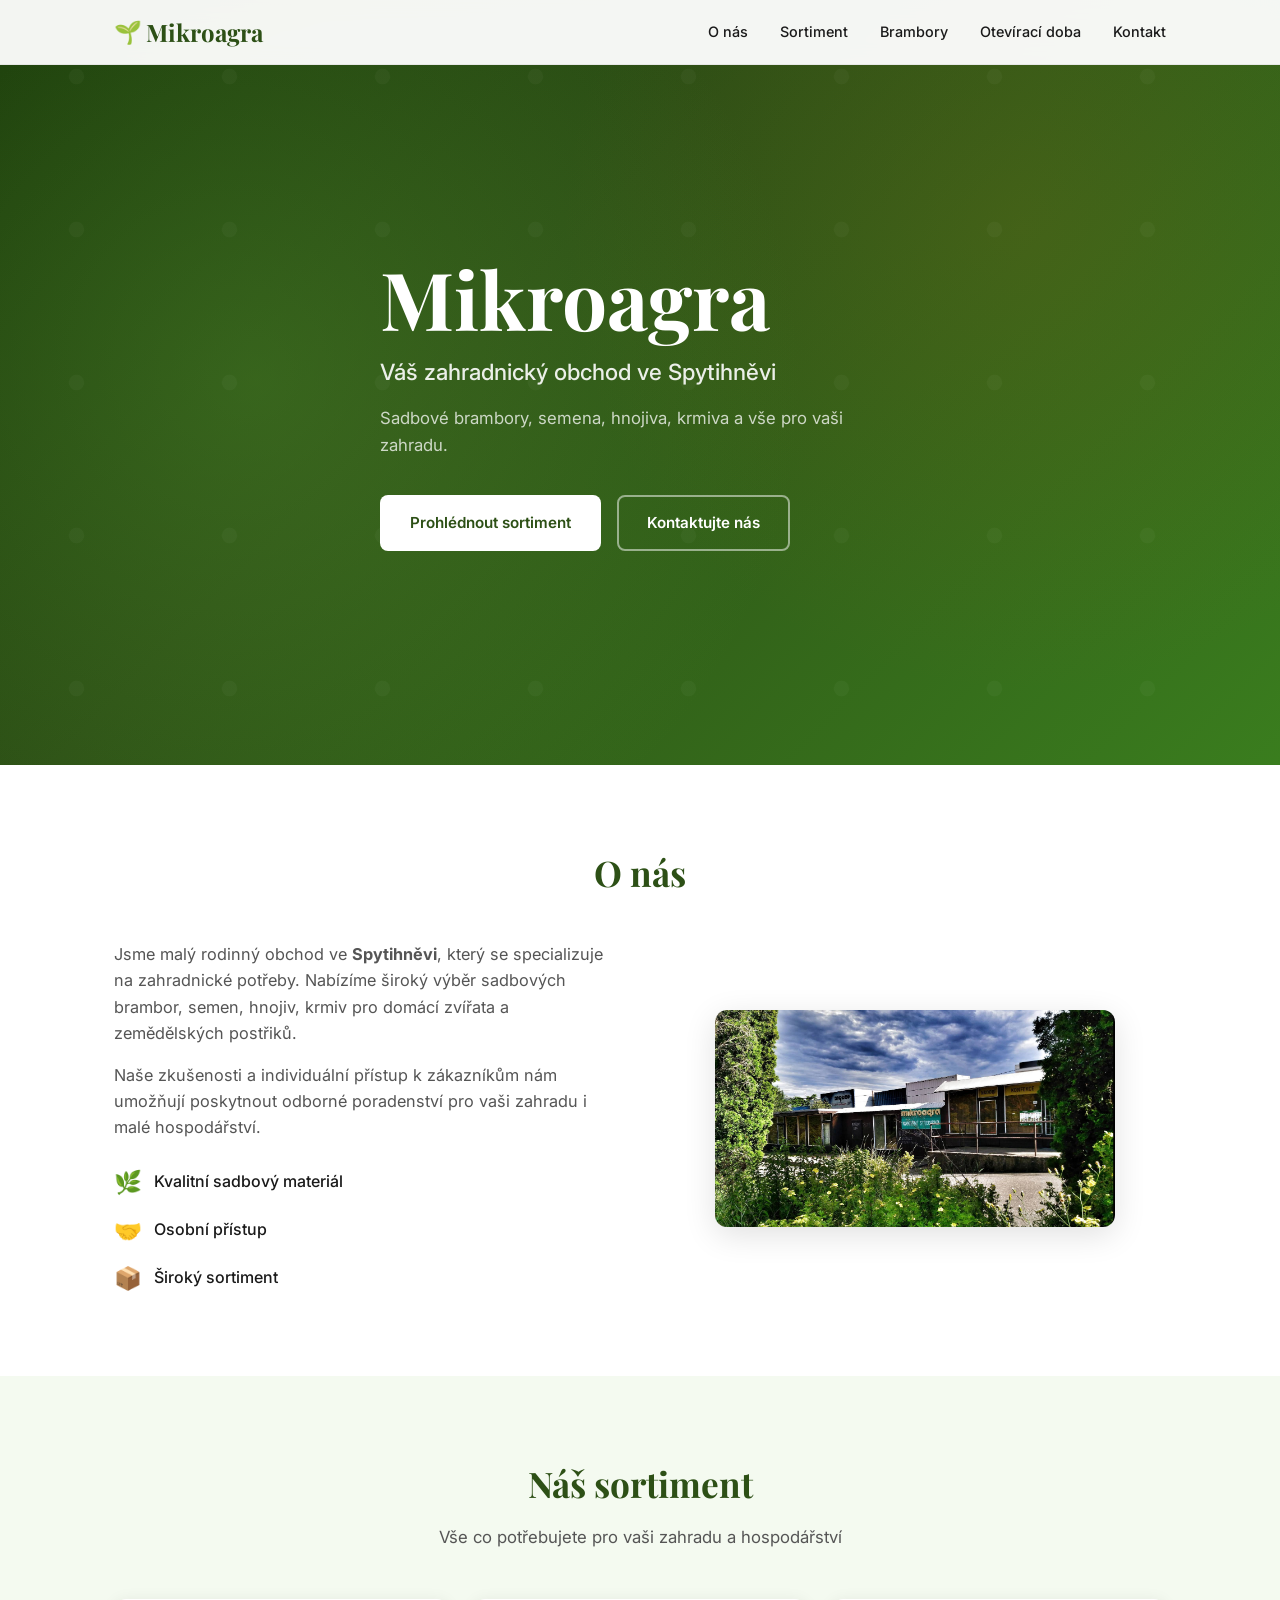
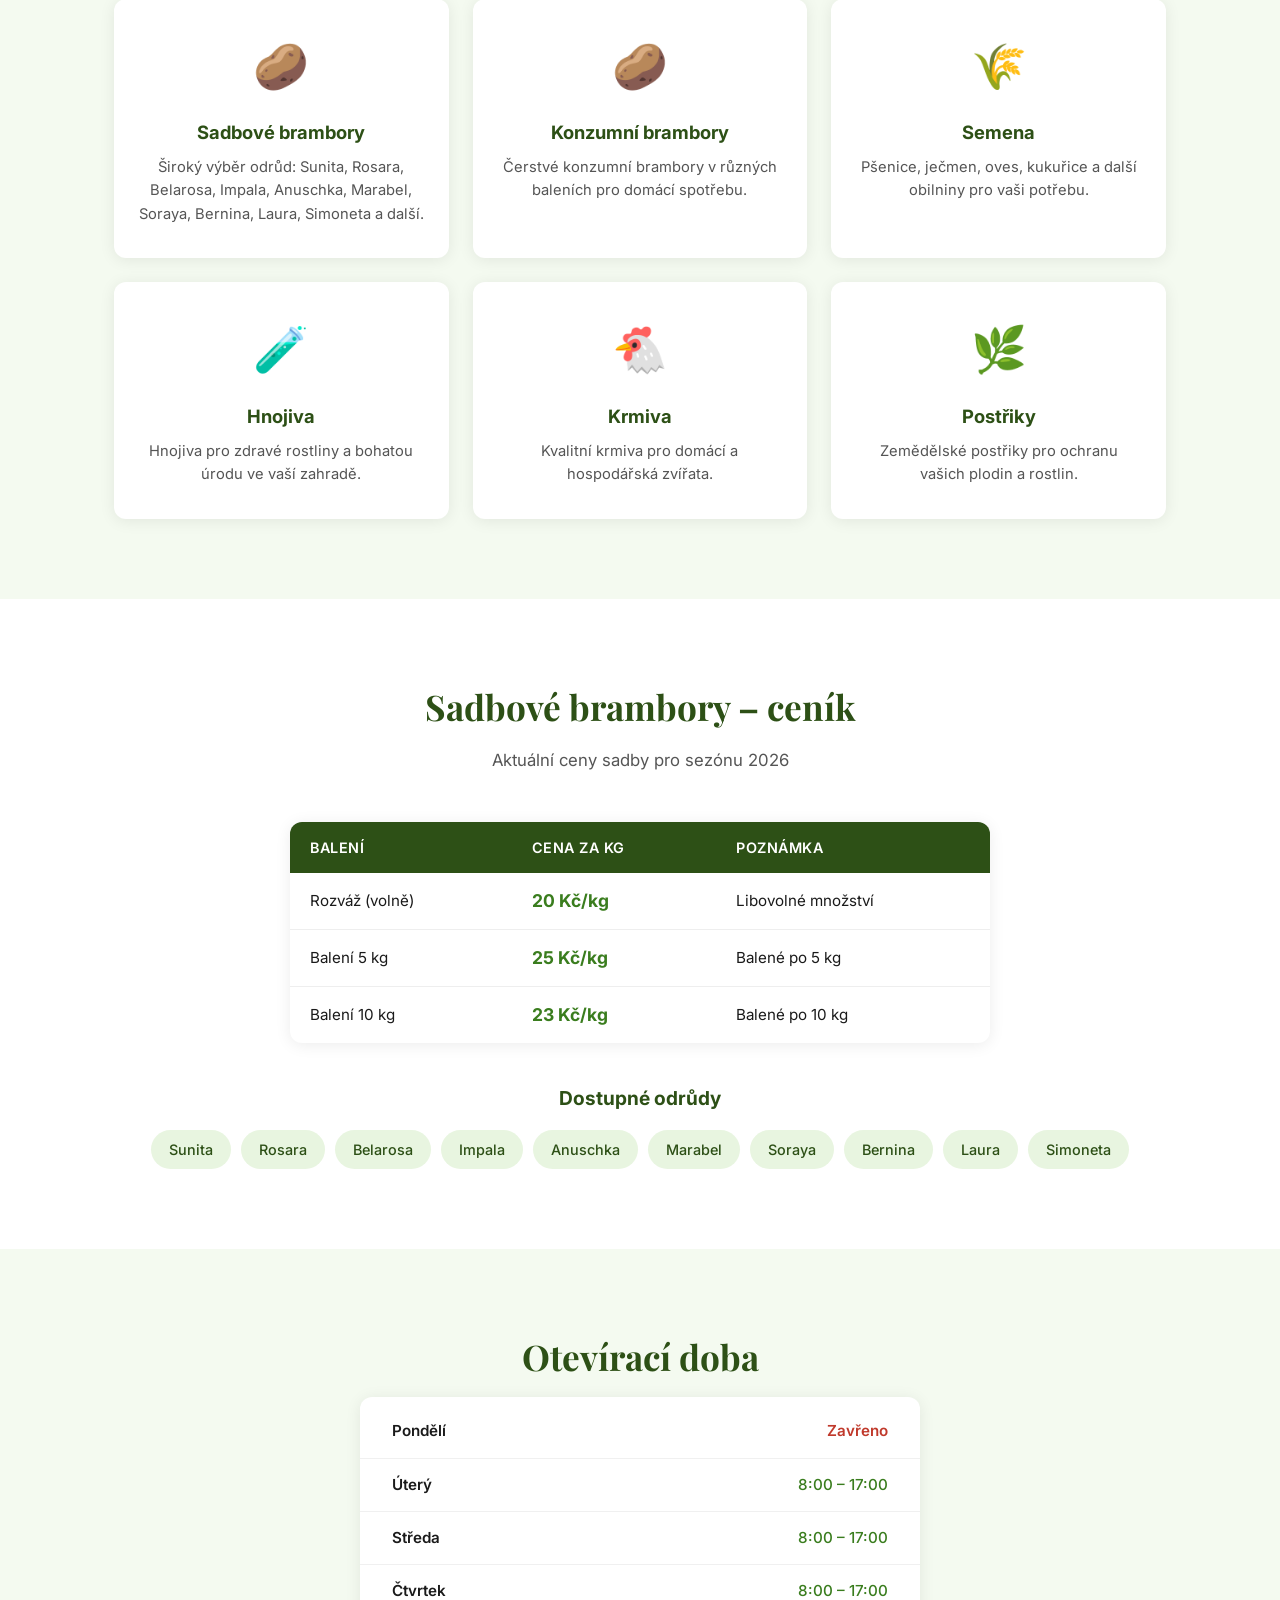
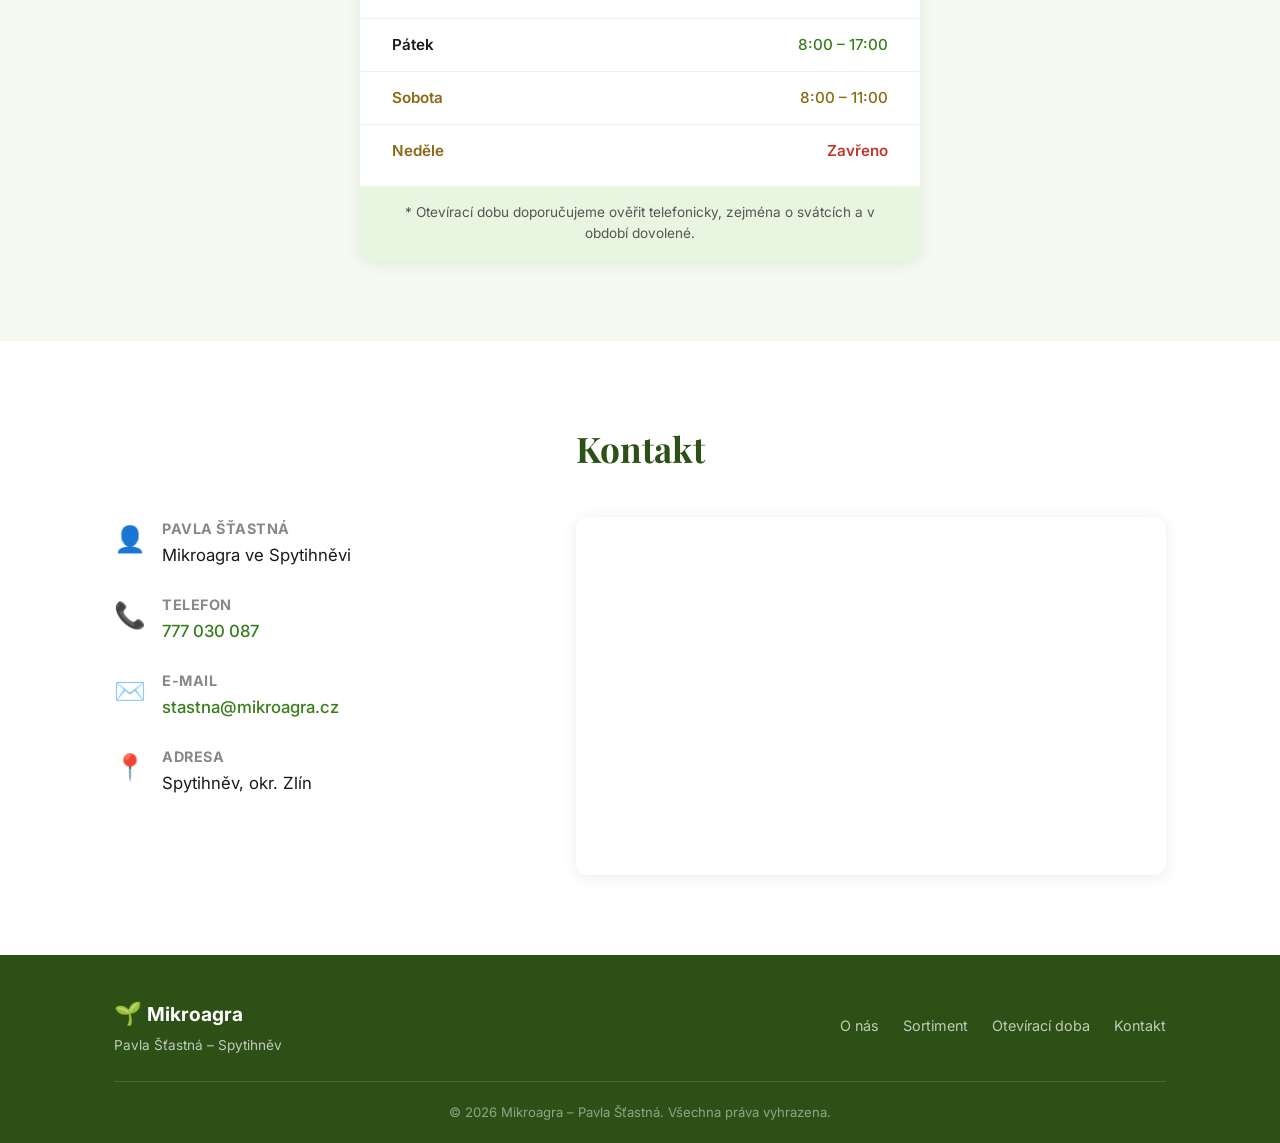
==== index.html @ 29b4b91b "Přidání webové stránky s českou diakritikou a fotkou obchodu Kompletní statický web Mikroagra (HTML/" ====
<!DOCTYPE html>
<html lang="cs">
<head>
    <meta charset="UTF-8">
    <meta name="viewport" content="width=device-width, initial-scale=1.0">
    <title>Mikroagra - Zahradnictví ve Spytihněvi</title>
    <meta name="description" content="Mikroagra - sadbové brambory, semena, hnojiva, krmiva a zahradnické potřeby ve Spytihněvi.">
    <link rel="stylesheet" href="style.css">
    <link rel="preconnect" href="https://fonts.googleapis.com">
    <link href="https://fonts.googleapis.com/css2?family=Inter:wght@400;500;600;700&family=Playfair+Display:wght@700&display=swap" rel="stylesheet">
</head>
<body>

<!-- Navigace -->
<nav class="navbar" id="navbar">
    <div class="container nav-container">
        <a href="#" class="logo">
            <span class="logo-icon">🌱</span> Mikroagra
        </a>
        <button class="nav-toggle" id="navToggle" aria-label="Menu">
            <span></span><span></span><span></span>
        </button>
        <ul class="nav-links" id="navLinks">
            <li><a href="#o-nas">O nás</a></li>
            <li><a href="#sortiment">Sortiment</a></li>
            <li><a href="#brambory">Brambory</a></li>
            <li><a href="#oteviraci-doba">Otevírací doba</a></li>
            <li><a href="#kontakt">Kontakt</a></li>
        </ul>
    </div>
</nav>

<!-- Hero sekce -->
<header class="hero" id="hero">
    <div class="hero-overlay"></div>
    <div class="container hero-content">
        <h1>Mikroagra</h1>
        <p class="hero-subtitle">Váš zahradnický obchod ve Spytihněvi</p>
        <p class="hero-desc">Sadbové brambory, semena, hnojiva, krmiva a vše pro vaši zahradu.</p>
        <div class="hero-buttons">
            <a href="#sortiment" class="btn btn-primary">Prohlédnout sortiment</a>
            <a href="#kontakt" class="btn btn-outline">Kontaktujte nás</a>
        </div>
    </div>
</header>

<!-- O nás -->
<section class="section" id="o-nas">
    <div class="container">
        <h2 class="section-title">O nás</h2>
        <div class="about-grid">
            <div class="about-text">
                <p>
                    Jsme malý rodinný obchod ve <strong>Spytihněvi</strong>, který se specializuje na zahradnické potřeby.
                    Nabízíme široký výběr sadbových brambor, semen, hnojiv, krmiv pro domácí zvířata
                    a zemědělských postřiků.
                </p>
                <p>
                    Naše zkušenosti a individuální přístup k zákazníkům nám umožňují poskytnout
                    odborné poradenství pro vaši zahradu i malé hospodářství.
                </p>
                <div class="about-features">
                    <div class="feature">
                        <span class="feature-icon">🌿</span>
                        <span>Kvalitní sadbový materiál</span>
                    </div>
                    <div class="feature">
                        <span class="feature-icon">🤝</span>
                        <span>Osobní přístup</span>
                    </div>
                    <div class="feature">
                        <span class="feature-icon">📦</span>
                        <span>Široký sortiment</span>
                    </div>
                </div>
            </div>
            <div class="about-image">
                <img src="MikroagraEntrance.png" alt="Náš obchod ve Spytihněvi" class="about-photo">
            </div>
        </div>
    </div>
</section>

<!-- Sortiment -->
<section class="section section-alt" id="sortiment">
    <div class="container">
        <h2 class="section-title">Náš sortiment</h2>
        <p class="section-subtitle">Vše co potřebujete pro vaši zahradu a hospodářství</p>
        <div class="products-grid">
            <div class="product-card">
                <div class="product-icon">🥔</div>
                <h3>Sadbové brambory</h3>
                <p>Široký výběr odrůd: Sunita, Rosara, Belarosa, Impala, Anuschka, Marabel, Soraya, Bernina, Laura, Simoneta a další.</p>
            </div>
            <div class="product-card">
                <div class="product-icon">🥔</div>
                <h3>Konzumní brambory</h3>
                <p>Čerstvé konzumní brambory v různých baleních pro domácí spotřebu.</p>
            </div>
            <div class="product-card">
                <div class="product-icon">🌾</div>
                <h3>Semena</h3>
                <p>Pšenice, ječmen, oves, kukuřice a další obilniny pro vaši potřebu.</p>
            </div>
            <div class="product-card">
                <div class="product-icon">🧪</div>
                <h3>Hnojiva</h3>
                <p>Hnojiva pro zdravé rostliny a bohatou úrodu ve vaší zahradě.</p>
            </div>
            <div class="product-card">
                <div class="product-icon">🐔</div>
                <h3>Krmiva</h3>
                <p>Kvalitní krmiva pro domácí a hospodářská zvířata.</p>
            </div>
            <div class="product-card">
                <div class="product-icon">🌿</div>
                <h3>Postřiky</h3>
                <p>Zemědělské postřiky pro ochranu vašich plodin a rostlin.</p>
            </div>
        </div>
    </div>
</section>

<!-- Brambory ceník -->
<section class="section" id="brambory">
    <div class="container">
        <h2 class="section-title">Sadbové brambory – ceník</h2>
        <p class="section-subtitle">Aktuální ceny sadby pro sezónu 2026</p>
        <div class="price-table-wrapper">
            <table class="price-table">
                <thead>
                    <tr>
                        <th>Balení</th>
                        <th>Cena za kg</th>
                        <th>Poznámka</th>
                    </tr>
                </thead>
                <tbody>
                    <tr>
                        <td>Rozváž (volně)</td>
                        <td class="price">20 Kč/kg</td>
                        <td>Libovolné množství</td>
                    </tr>
                    <tr>
                        <td>Balení 5 kg</td>
                        <td class="price">25 Kč/kg</td>
                        <td>Balené po 5 kg</td>
                    </tr>
                    <tr>
                        <td>Balení 10 kg</td>
                        <td class="price">23 Kč/kg</td>
                        <td>Balené po 10 kg</td>
                    </tr>
                </tbody>
            </table>
        </div>
        <div class="varieties">
            <h3>Dostupné odrůdy</h3>
            <div class="variety-tags">
                <span class="tag">Sunita</span>
                <span class="tag">Rosara</span>
                <span class="tag">Belarosa</span>
                <span class="tag">Impala</span>
                <span class="tag">Anuschka</span>
                <span class="tag">Marabel</span>
                <span class="tag">Soraya</span>
                <span class="tag">Bernina</span>
                <span class="tag">Laura</span>
                <span class="tag">Simoneta</span>
            </div>
        </div>
    </div>
</section>

<!-- Otevírací doba -->
<section class="section section-alt" id="oteviraci-doba">
    <div class="container">
        <h2 class="section-title">Otevírací doba</h2>
        <div class="hours-card">
            <div class="hours-grid">
                <div class="hours-row closed">
                    <span class="day">Pondělí</span>
                    <span class="time">Zavřeno</span>
                </div>
                <div class="hours-row">
                    <span class="day">Úterý</span>
                    <span class="time">8:00 – 17:00</span>
                </div>
                <div class="hours-row">
                    <span class="day">Středa</span>
                    <span class="time">8:00 – 17:00</span>
                </div>
                <div class="hours-row">
                    <span class="day">Čtvrtek</span>
                    <span class="time">8:00 – 17:00</span>
                </div>
                <div class="hours-row">
                    <span class="day">Pátek</span>
                    <span class="time">8:00 – 17:00</span>
                </div>
                <div class="hours-row weekend">
                    <span class="day">Sobota</span>
                    <span class="time">8:00 – 11:00</span>
                </div>
                <div class="hours-row weekend closed">
                    <span class="day">Neděle</span>
                    <span class="time">Zavřeno</span>
                </div>
            </div>
            <p class="hours-note">
                * Otevírací dobu doporučujeme ověřit telefonicky, zejména o svátcích a v období dovolené.
            </p>
        </div>
    </div>
</section>

<!-- Kontakt -->
<section class="section" id="kontakt">
    <div class="container">
        <h2 class="section-title">Kontakt</h2>
        <div class="contact-grid">
            <div class="contact-info">
                <div class="contact-item">
                    <span class="contact-icon">👤</span>
                    <div>
                        <strong>Pavla Šťastná</strong>
                        <p>Mikroagra ve Spytihněvi</p>
                    </div>
                </div>
                <div class="contact-item">
                    <span class="contact-icon">📞</span>
                    <div>
                        <strong>Telefon</strong>
                        <p><a href="tel:+420777030087">777 030 087</a></p>
                    </div>
                </div>
                <div class="contact-item">
                    <span class="contact-icon">✉️</span>
                    <div>
                        <strong>E-mail</strong>
                        <p><a href="mailto:stastna@mikroagra.cz">stastna@mikroagra.cz</a></p>
                    </div>
                </div>
                <div class="contact-item">
                    <span class="contact-icon">📍</span>
                    <div>
                        <strong>Adresa</strong>
                        <p>Spytihněv, okr. Zlín</p>
                    </div>
                </div>
            </div>
            <div class="contact-map">
                <iframe
                    src="https://www.google.com/maps/embed?pb=!1m18!1m12!1m3!1d1300!2d17.4935198!3d49.1428337!2m3!1f0!2f0!3f0!3m2!1i1024!2i768!4f13.1!3m3!1m2!1s0x4713122f03d9ede9%3A0xfa09ed79277affa3!2sMIKROAGRA%20Pavla%20%C5%A0%C5%A5astn%C3%A1!5e0!3m2!1scs!2scz!4v1"
                    width="100%"
                    height="350"
                    style="border:0; border-radius: 12px;"
                    allowfullscreen=""
                    loading="lazy"
                    referrerpolicy="no-referrer-when-downgrade">
                </iframe>
            </div>
        </div>
    </div>
</section>

<!-- Patička -->
<footer class="footer">
    <div class="container">
        <div class="footer-content">
            <div class="footer-brand">
                <span class="logo-icon">🌱</span> <strong>Mikroagra</strong>
                <p>Pavla Šťastná – Spytihněv</p>
            </div>
            <div class="footer-links">
                <a href="#o-nas">O nás</a>
                <a href="#sortiment">Sortiment</a>
                <a href="#oteviraci-doba">Otevírací doba</a>
                <a href="#kontakt">Kontakt</a>
            </div>
        </div>
        <div class="footer-bottom">
            <p>&copy; 2026 Mikroagra – Pavla Šťastná. Všechna práva vyhrazena.</p>
        </div>
    </div>
</footer>

<script src="script.js"></script>
</body>
</html>
---- style.css ----
/* ===== Reset & zaklad ===== */
*, *::before, *::after {
    margin: 0;
    padding: 0;
    box-sizing: border-box;
}

:root {
    --green-dark: #2d5016;
    --green: #3a7d1e;
    --green-light: #5fa33a;
    --green-pale: #e8f5e0;
    --green-bg: #f4faf0;
    --brown: #8b6914;
    --brown-light: #f5f0e0;
    --text: #1a1a1a;
    --text-light: #555;
    --text-muted: #888;
    --white: #ffffff;
    --shadow: 0 2px 16px rgba(0,0,0,0.08);
    --shadow-lg: 0 8px 32px rgba(0,0,0,0.12);
    --radius: 12px;
    --radius-sm: 8px;
}

html {
    scroll-behavior: smooth;
}

body {
    font-family: 'Inter', -apple-system, BlinkMacSystemFont, sans-serif;
    color: var(--text);
    line-height: 1.6;
    background: var(--white);
}

.container {
    max-width: 1100px;
    margin: 0 auto;
    padding: 0 24px;
}

a {
    color: var(--green);
    text-decoration: none;
    transition: color 0.2s;
}

a:hover {
    color: var(--green-dark);
}

/* ===== Navigace ===== */
.navbar {
    position: fixed;
    top: 0;
    left: 0;
    right: 0;
    z-index: 1000;
    background: rgba(255, 255, 255, 0.95);
    backdrop-filter: blur(10px);
    border-bottom: 1px solid rgba(0,0,0,0.06);
    transition: box-shadow 0.3s;
}

.navbar.scrolled {
    box-shadow: var(--shadow);
}

.nav-container {
    display: flex;
    align-items: center;
    justify-content: space-between;
    height: 64px;
}

.logo {
    font-family: 'Playfair Display', serif;
    font-size: 1.5rem;
    font-weight: 700;
    color: var(--green-dark) !important;
    display: flex;
    align-items: center;
    gap: 4px;
}

.logo-icon {
    font-size: 1.4rem;
}

.nav-links {
    display: flex;
    list-style: none;
    gap: 32px;
}

.nav-links a {
    color: var(--text);
    font-size: 0.9rem;
    font-weight: 500;
    padding: 4px 0;
    position: relative;
}

.nav-links a::after {
    content: '';
    position: absolute;
    bottom: -2px;
    left: 0;
    width: 0;
    height: 2px;
    background: var(--green);
    transition: width 0.3s;
}

.nav-links a:hover {
    color: var(--green);
}

.nav-links a:hover::after {
    width: 100%;
}

.nav-toggle {
    display: none;
    flex-direction: column;
    gap: 5px;
    background: none;
    border: none;
    cursor: pointer;
    padding: 4px;
}

.nav-toggle span {
    width: 24px;
    height: 2px;
    background: var(--text);
    transition: 0.3s;
}

/* ===== Hero ===== */
.hero {
    position: relative;
    min-height: 85vh;
    display: flex;
    align-items: center;
    background: linear-gradient(135deg, #1a3a0a 0%, #2d5016 40%, #3a7d1e 100%);
    overflow: hidden;
}

.hero::before {
    content: '';
    position: absolute;
    inset: 0;
    background:
        radial-gradient(circle at 20% 50%, rgba(90, 160, 50, 0.3) 0%, transparent 50%),
        radial-gradient(circle at 80% 30%, rgba(139, 105, 20, 0.2) 0%, transparent 40%);
}

.hero-overlay {
    position: absolute;
    inset: 0;
    background: url('data:image/svg+xml,<svg xmlns="http://www.w3.org/2000/svg" viewBox="0 0 100 100"><defs><pattern id="p" width="20" height="20" patternUnits="userSpaceOnUse"><circle cx="10" cy="10" r="1" fill="rgba(255,255,255,0.03)"/></pattern></defs><rect fill="url(%23p)" width="100" height="100"/></svg>');
}

.hero-content {
    position: relative;
    z-index: 1;
    color: var(--white);
    padding: 120px 0 80px;
}

.hero h1 {
    font-family: 'Playfair Display', serif;
    font-size: clamp(3rem, 7vw, 5rem);
    margin-bottom: 12px;
    line-height: 1.1;
}

.hero-subtitle {
    font-size: clamp(1.1rem, 2.5vw, 1.4rem);
    font-weight: 500;
    opacity: 0.9;
    margin-bottom: 16px;
}

.hero-desc {
    font-size: 1.05rem;
    opacity: 0.75;
    max-width: 520px;
    margin-bottom: 36px;
}

.hero-buttons {
    display: flex;
    gap: 16px;
    flex-wrap: wrap;
}

/* ===== Tlacitka ===== */
.btn {
    display: inline-block;
    padding: 14px 28px;
    border-radius: var(--radius-sm);
    font-size: 0.95rem;
    font-weight: 600;
    cursor: pointer;
    transition: all 0.25s;
    border: 2px solid transparent;
}

.btn-primary {
    background: var(--white);
    color: var(--green-dark);
}

.btn-primary:hover {
    background: var(--green-pale);
    color: var(--green-dark);
    transform: translateY(-2px);
    box-shadow: 0 4px 16px rgba(0,0,0,0.15);
}

.btn-outline {
    border-color: rgba(255,255,255,0.5);
    color: var(--white);
    background: transparent;
}

.btn-outline:hover {
    border-color: var(--white);
    background: rgba(255,255,255,0.1);
    color: var(--white);
    transform: translateY(-2px);
}

/* ===== Sekce ===== */
.section {
    padding: 80px 0;
}

.section-alt {
    background: var(--green-bg);
}

.section-title {
    font-family: 'Playfair Display', serif;
    font-size: 2.2rem;
    color: var(--green-dark);
    text-align: center;
    margin-bottom: 12px;
}

.section-subtitle {
    text-align: center;
    color: var(--text-light);
    margin-bottom: 48px;
    font-size: 1.05rem;
}

/* ===== O nas ===== */
.about-grid {
    display: grid;
    grid-template-columns: 1fr 1fr;
    gap: 48px;
    align-items: center;
    margin-top: 40px;
}

.about-text p {
    margin-bottom: 16px;
    color: var(--text-light);
    font-size: 1.02rem;
}

.about-features {
    display: flex;
    flex-direction: column;
    gap: 12px;
    margin-top: 24px;
}

.feature {
    display: flex;
    align-items: center;
    gap: 12px;
    font-weight: 500;
}

.feature-icon {
    font-size: 1.4rem;
}

.about-image {
    display: flex;
    justify-content: center;
}

.about-photo {
    width: 100%;
    max-width: 400px;
    border-radius: var(--radius);
    box-shadow: var(--shadow-lg);
    object-fit: cover;
}

/* ===== Produkty ===== */
.products-grid {
    display: grid;
    grid-template-columns: repeat(3, 1fr);
    gap: 24px;
}

.product-card {
    background: var(--white);
    padding: 32px 24px;
    border-radius: var(--radius);
    box-shadow: var(--shadow);
    text-align: center;
    transition: transform 0.25s, box-shadow 0.25s;
}

.product-card:hover {
    transform: translateY(-4px);
    box-shadow: var(--shadow-lg);
}

.product-icon {
    font-size: 2.8rem;
    margin-bottom: 16px;
}

.product-card h3 {
    font-size: 1.15rem;
    margin-bottom: 8px;
    color: var(--green-dark);
}

.product-card p {
    color: var(--text-light);
    font-size: 0.92rem;
}

/* ===== Cenik ===== */
.price-table-wrapper {
    max-width: 700px;
    margin: 0 auto 40px;
}

.price-table {
    width: 100%;
    border-collapse: collapse;
    background: var(--white);
    border-radius: var(--radius);
    overflow: hidden;
    box-shadow: var(--shadow);
}

.price-table th {
    background: var(--green-dark);
    color: var(--white);
    padding: 14px 20px;
    text-align: left;
    font-weight: 600;
    font-size: 0.9rem;
    text-transform: uppercase;
    letter-spacing: 0.5px;
}

.price-table td {
    padding: 14px 20px;
    border-bottom: 1px solid #eee;
    font-size: 0.95rem;
}

.price-table tr:last-child td {
    border-bottom: none;
}

.price-table tr:hover td {
    background: var(--green-pale);
}

.price {
    font-weight: 700;
    color: var(--green);
    font-size: 1.1rem !important;
}

.varieties {
    text-align: center;
}

.varieties h3 {
    font-size: 1.2rem;
    margin-bottom: 16px;
    color: var(--green-dark);
}

.variety-tags {
    display: flex;
    flex-wrap: wrap;
    gap: 10px;
    justify-content: center;
}

.tag {
    background: var(--green-pale);
    color: var(--green-dark);
    padding: 8px 18px;
    border-radius: 50px;
    font-size: 0.9rem;
    font-weight: 500;
    transition: background 0.2s;
}

.tag:hover {
    background: #d4edcc;
}

/* ===== Oteviraci doba ===== */
.hours-card {
    max-width: 560px;
    margin: 0 auto;
    background: var(--white);
    border-radius: var(--radius);
    box-shadow: var(--shadow);
    overflow: hidden;
}

.hours-grid {
    padding: 8px 0;
}

.hours-row {
    display: flex;
    justify-content: space-between;
    align-items: center;
    padding: 14px 32px;
    border-bottom: 1px solid #f0f0f0;
}

.hours-row:last-child {
    border-bottom: none;
}

.day {
    font-weight: 600;
    font-size: 0.95rem;
}

.time {
    color: var(--green);
    font-weight: 500;
    font-size: 0.95rem;
}

.weekend .day {
    color: var(--brown);
}

.weekend .time {
    color: var(--brown);
}

.closed .time {
    color: #c0392b;
    font-weight: 600;
}

.hours-note {
    padding: 16px 32px;
    background: var(--green-pale);
    color: var(--text-light);
    font-size: 0.85rem;
    text-align: center;
}

/* ===== Kontakt ===== */
.contact-grid {
    display: grid;
    grid-template-columns: 1fr 1.4fr;
    gap: 40px;
    margin-top: 40px;
}

.contact-info {
    display: flex;
    flex-direction: column;
    gap: 24px;
}

.contact-item {
    display: flex;
    gap: 16px;
    align-items: flex-start;
}

.contact-icon {
    font-size: 1.6rem;
    flex-shrink: 0;
    margin-top: 2px;
}

.contact-item strong {
    display: block;
    margin-bottom: 2px;
    font-size: 0.9rem;
    color: var(--text-muted);
    text-transform: uppercase;
    letter-spacing: 0.5px;
}

.contact-item p {
    font-size: 1.05rem;
}

.contact-item a {
    color: var(--green);
    font-weight: 500;
}

.contact-map {
    border-radius: var(--radius);
    overflow: hidden;
    box-shadow: var(--shadow);
}

/* ===== Paticka ===== */
.footer {
    background: var(--green-dark);
    color: rgba(255,255,255,0.8);
    padding: 40px 0 0;
}

.footer-content {
    display: flex;
    justify-content: space-between;
    align-items: center;
    padding-bottom: 24px;
    border-bottom: 1px solid rgba(255,255,255,0.15);
}

.footer-brand {
    font-size: 1.2rem;
    color: var(--white);
}

.footer-brand p {
    font-size: 0.85rem;
    opacity: 0.7;
    margin-top: 4px;
}

.footer-links {
    display: flex;
    gap: 24px;
}

.footer-links a {
    color: rgba(255,255,255,0.7);
    font-size: 0.9rem;
}

.footer-links a:hover {
    color: var(--white);
}

.footer-bottom {
    text-align: center;
    padding: 20px 0;
    font-size: 0.82rem;
    opacity: 0.6;
}

/* ===== Responsive ===== */
@media (max-width: 900px) {
    .products-grid {
        grid-template-columns: repeat(2, 1fr);
    }

    .contact-grid {
        grid-template-columns: 1fr;
    }

    .about-grid {
        grid-template-columns: 1fr;
    }

    .about-image {
        order: -1;
    }
}

@media (max-width: 640px) {
    .nav-links {
        display: none;
        position: absolute;
        top: 64px;
        left: 0;
        right: 0;
        flex-direction: column;
        background: var(--white);
        padding: 16px 24px;
        gap: 0;
        box-shadow: var(--shadow);
    }

    .nav-links.active {
        display: flex;
    }

    .nav-links li a {
        display: block;
        padding: 12px 0;
        border-bottom: 1px solid #eee;
    }

    .nav-links li:last-child a {
        border-bottom: none;
    }

    .nav-toggle {
        display: flex;
    }

    .hero {
        min-height: 70vh;
    }

    .hero h1 {
        font-size: 2.5rem;
    }

    .products-grid {
        grid-template-columns: 1fr;
    }

    .section {
        padding: 56px 0;
    }

    .section-title {
        font-size: 1.8rem;
    }

    .hours-row {
        padding: 12px 20px;
        flex-direction: column;
        align-items: flex-start;
        gap: 4px;
    }

    .footer-content {
        flex-direction: column;
        gap: 20px;
        text-align: center;
    }

    .footer-links {
        flex-wrap: wrap;
        justify-content: center;
    }

    .hero-buttons {
        flex-direction: column;
    }

    .btn {
        text-align: center;
    }
}
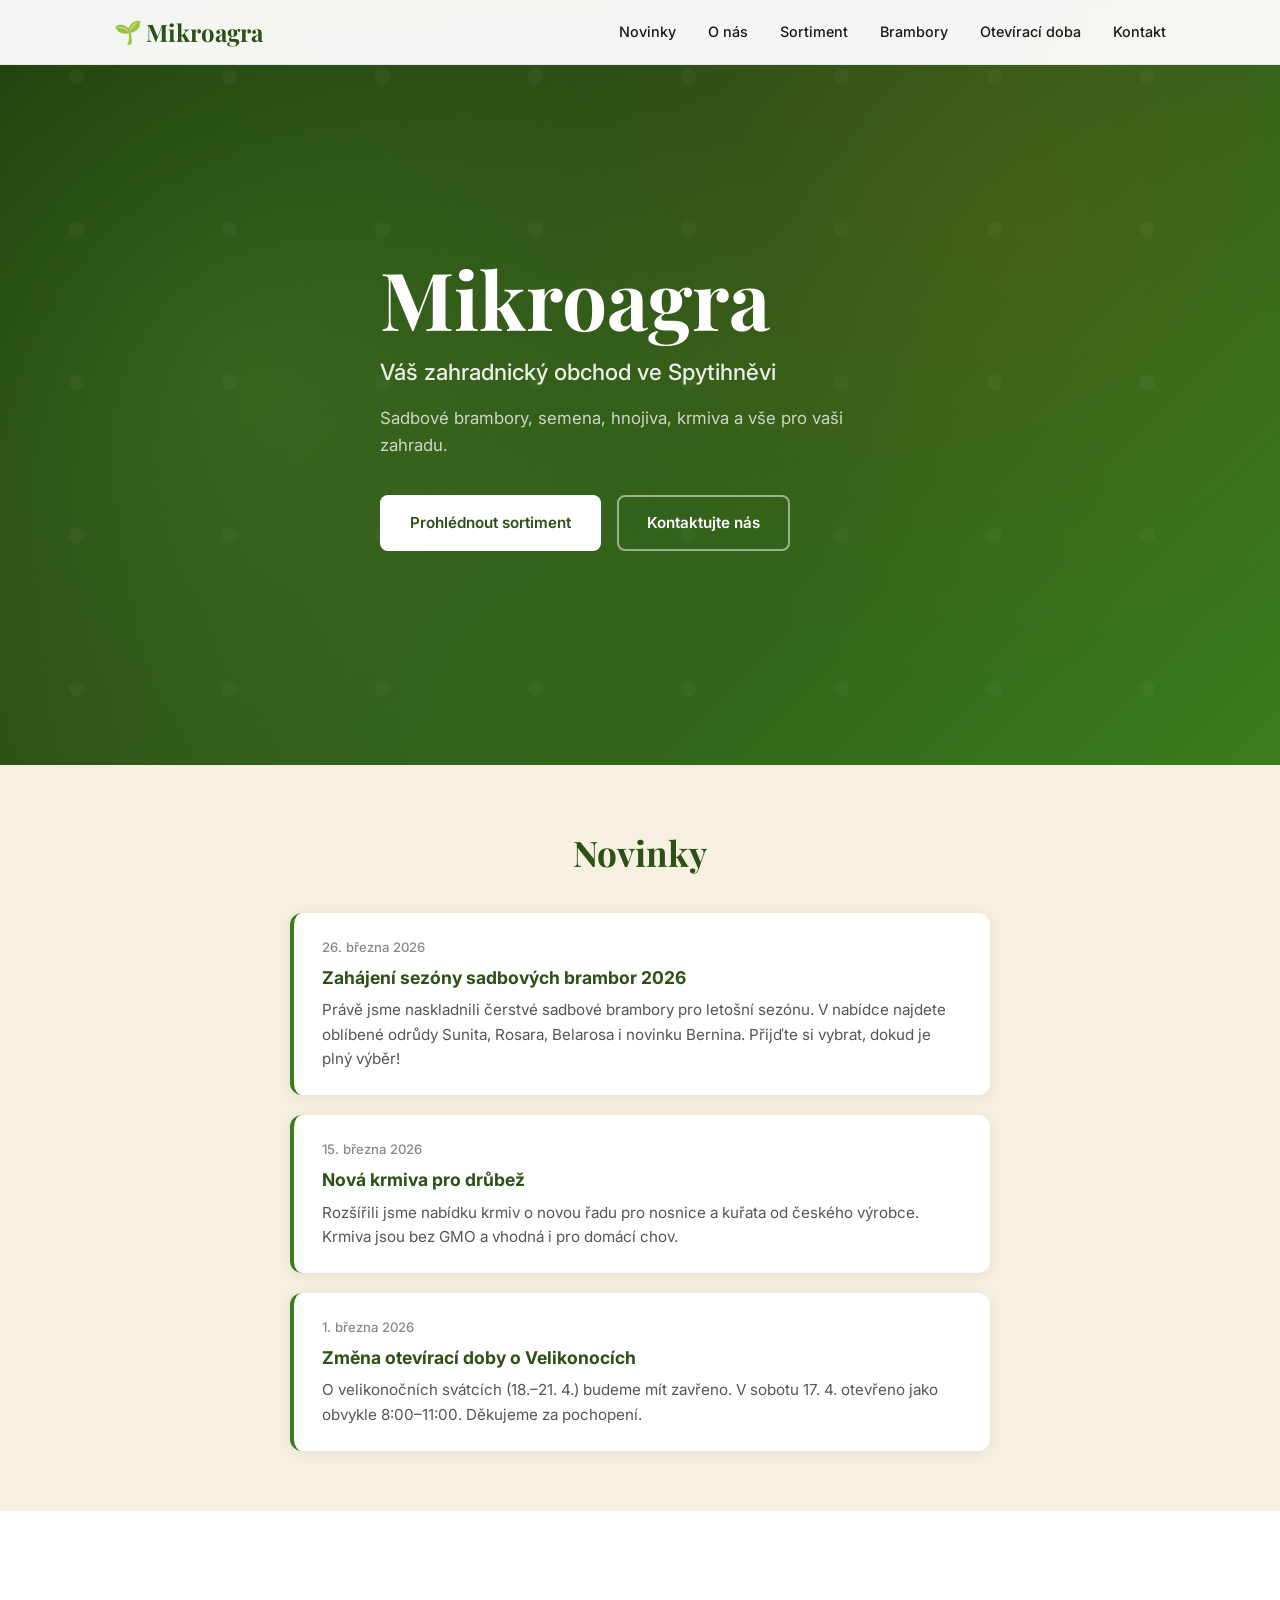
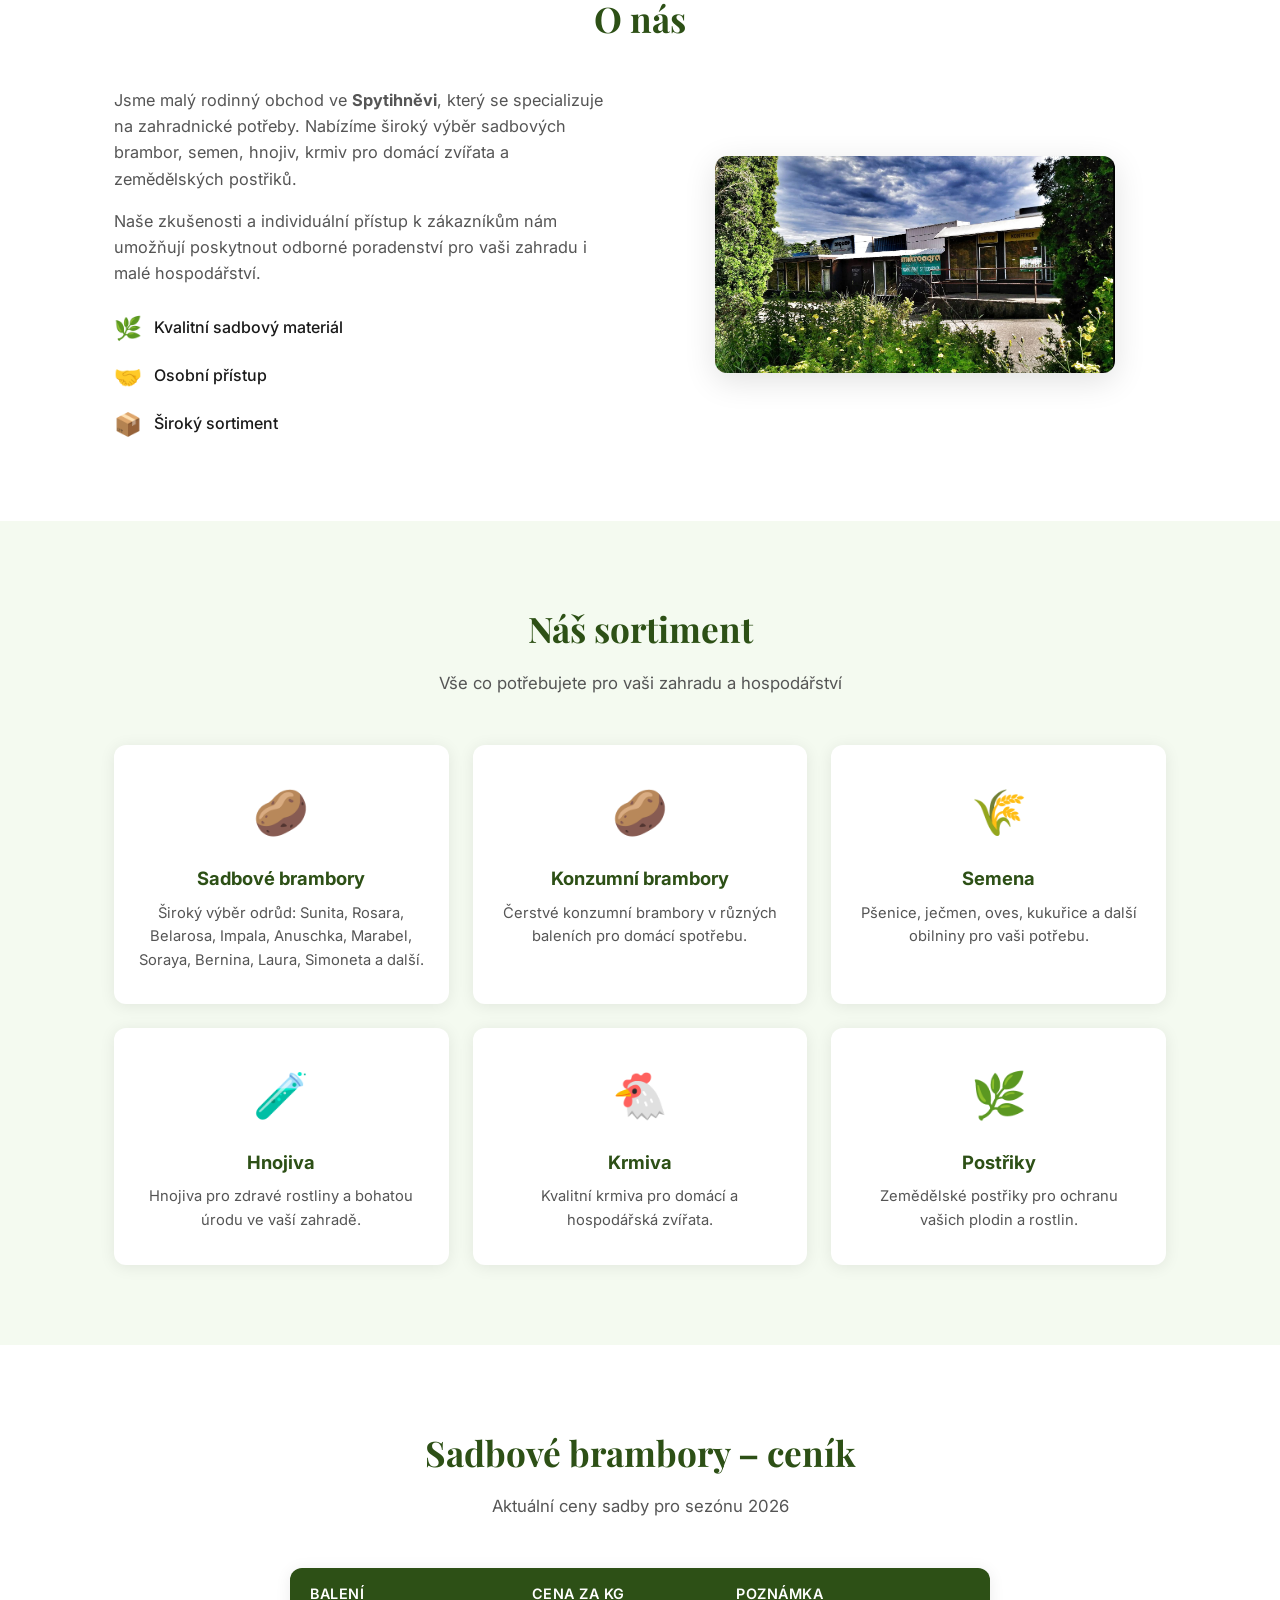
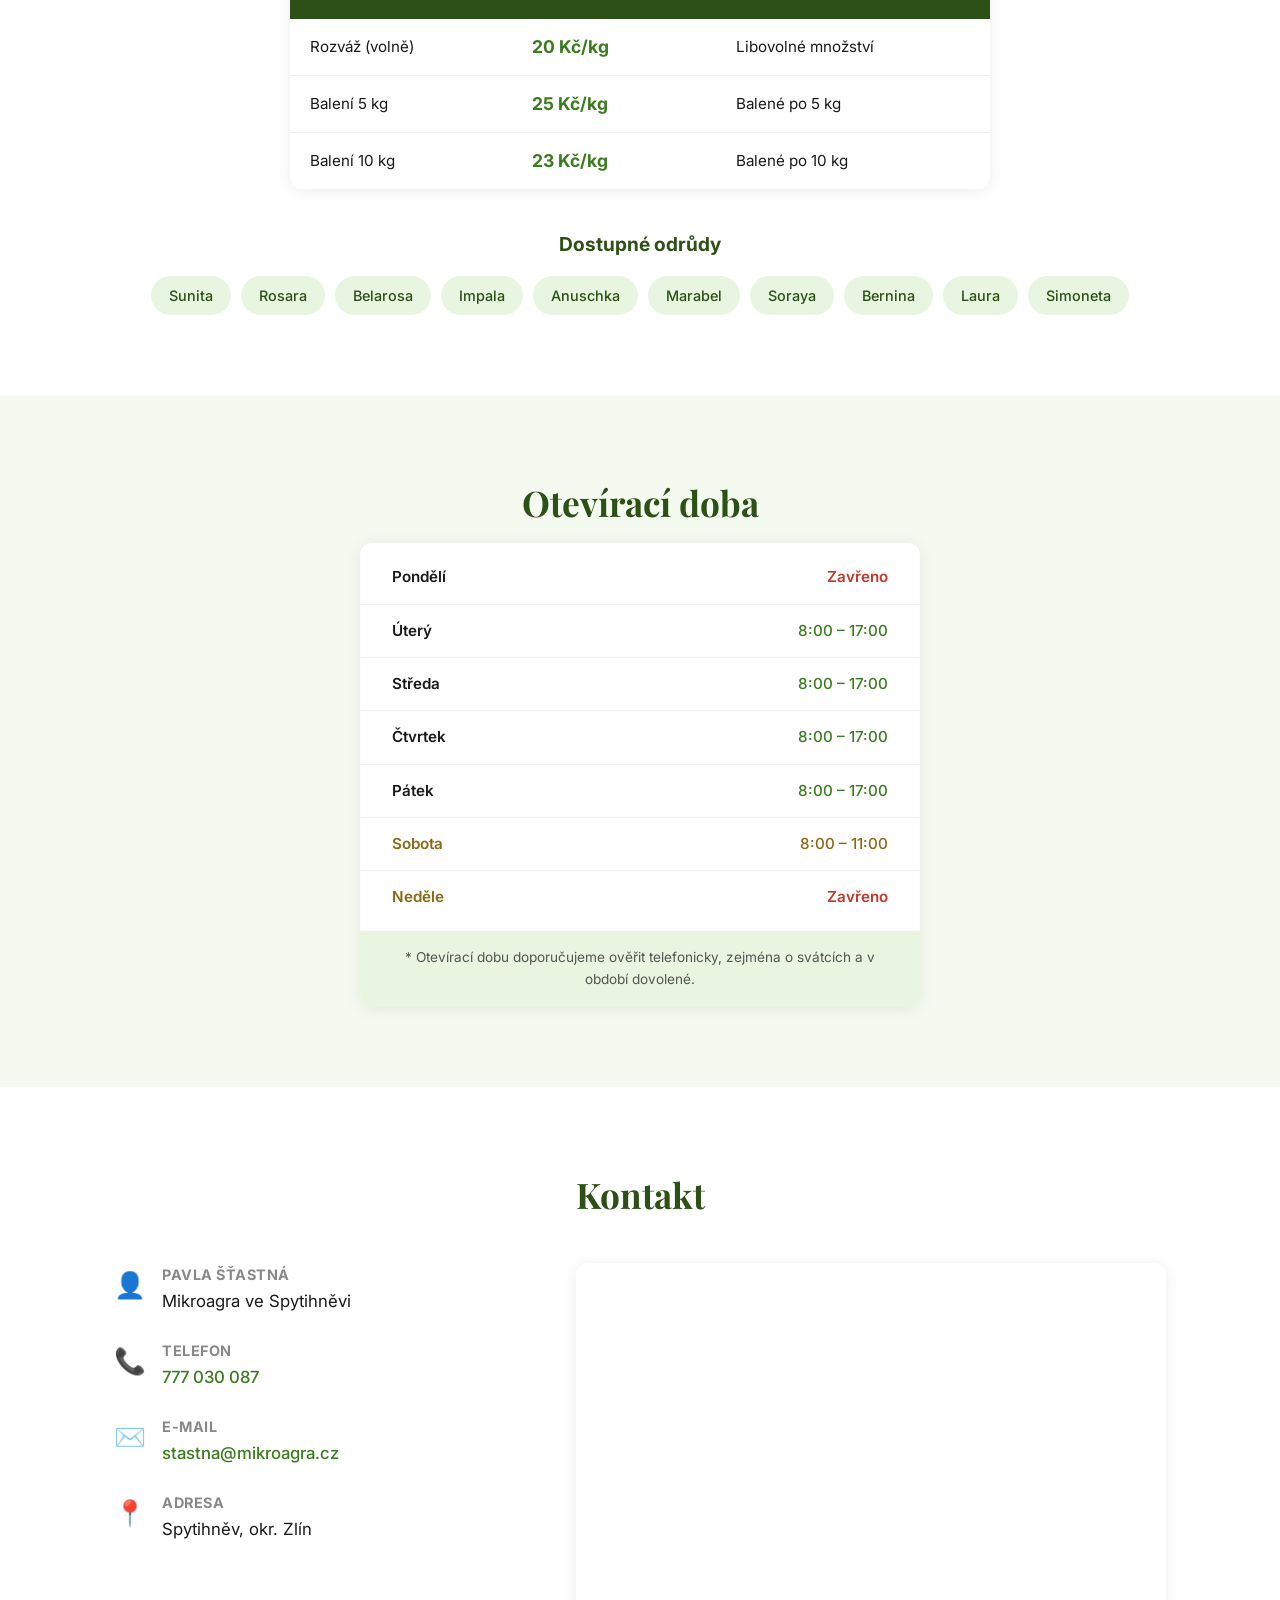
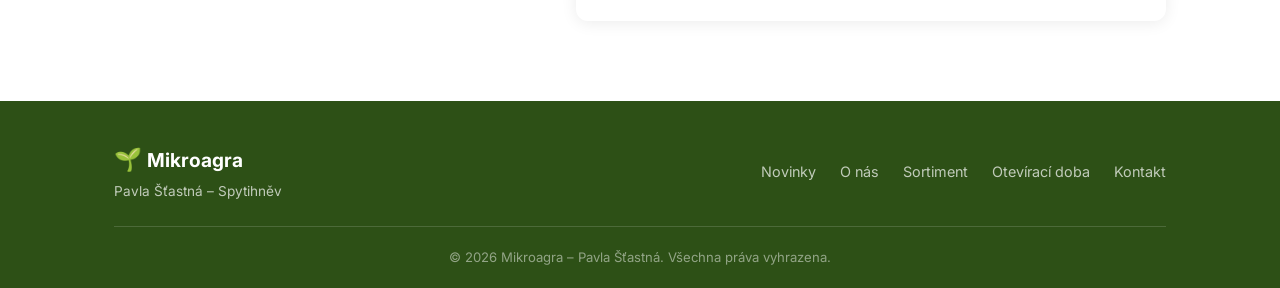
==== commit 7dfeac95: "Redakční systém novinek na samostatné admin stránce - Novinky se načítají z data.json (3 ukázkové) -" ====
--- a/index.html
+++ b/index.html
@@ -21,6 +21,7 @@
             <span></span><span></span><span></span>
         </button>
         <ul class="nav-links" id="navLinks">
+            <li><a href="#novinky">Novinky</a></li>
             <li><a href="#o-nas">O nás</a></li>
             <li><a href="#sortiment">Sortiment</a></li>
             <li><a href="#brambory">Brambory</a></li>
@@ -43,6 +44,14 @@
         </div>
     </div>
 </header>
+
+<!-- Novinky -->
+<section class="section section-novinky" id="novinky">
+    <div class="container">
+        <h2 class="section-title">Novinky</h2>
+        <div class="novinky-list" id="novinkyList"></div>
+    </div>
+</section>
 
 <!-- O nás -->
 <section class="section" id="o-nas">
@@ -273,6 +282,7 @@
                 <p>Pavla Šťastná – Spytihněv</p>
             </div>
             <div class="footer-links">
+                <a href="#novinky">Novinky</a>
                 <a href="#o-nas">O nás</a>
                 <a href="#sortiment">Sortiment</a>
                 <a href="#oteviraci-doba">Otevírací doba</a>
--- a/style.css
+++ b/style.css
@@ -573,6 +573,52 @@
     opacity: 0.6;
 }
 
+/* ===== Novinky ===== */
+.section-novinky {
+    background: var(--brown-light);
+    padding: 60px 0;
+}
+
+.novinky-list {
+    max-width: 700px;
+    margin: 32px auto 0;
+    display: flex;
+    flex-direction: column;
+    gap: 20px;
+}
+
+.novinka-card {
+    background: var(--white);
+    border-radius: var(--radius);
+    padding: 24px 28px;
+    box-shadow: var(--shadow);
+    border-left: 4px solid var(--green);
+}
+
+.novinka-datum {
+    display: block;
+    font-size: 0.82rem;
+    color: var(--text-muted);
+    font-weight: 500;
+    margin-bottom: 6px;
+}
+
+.novinka-titulek {
+    font-size: 1.1rem;
+    color: var(--green-dark);
+    margin-bottom: 6px;
+}
+
+.novinka-text {
+    color: var(--text-light);
+    font-size: 0.95rem;
+}
+
+.novinky-empty {
+    text-align: center;
+    color: var(--text-muted);
+}
+
 /* ===== Responsive ===== */
 @media (max-width: 900px) {
     .products-grid {
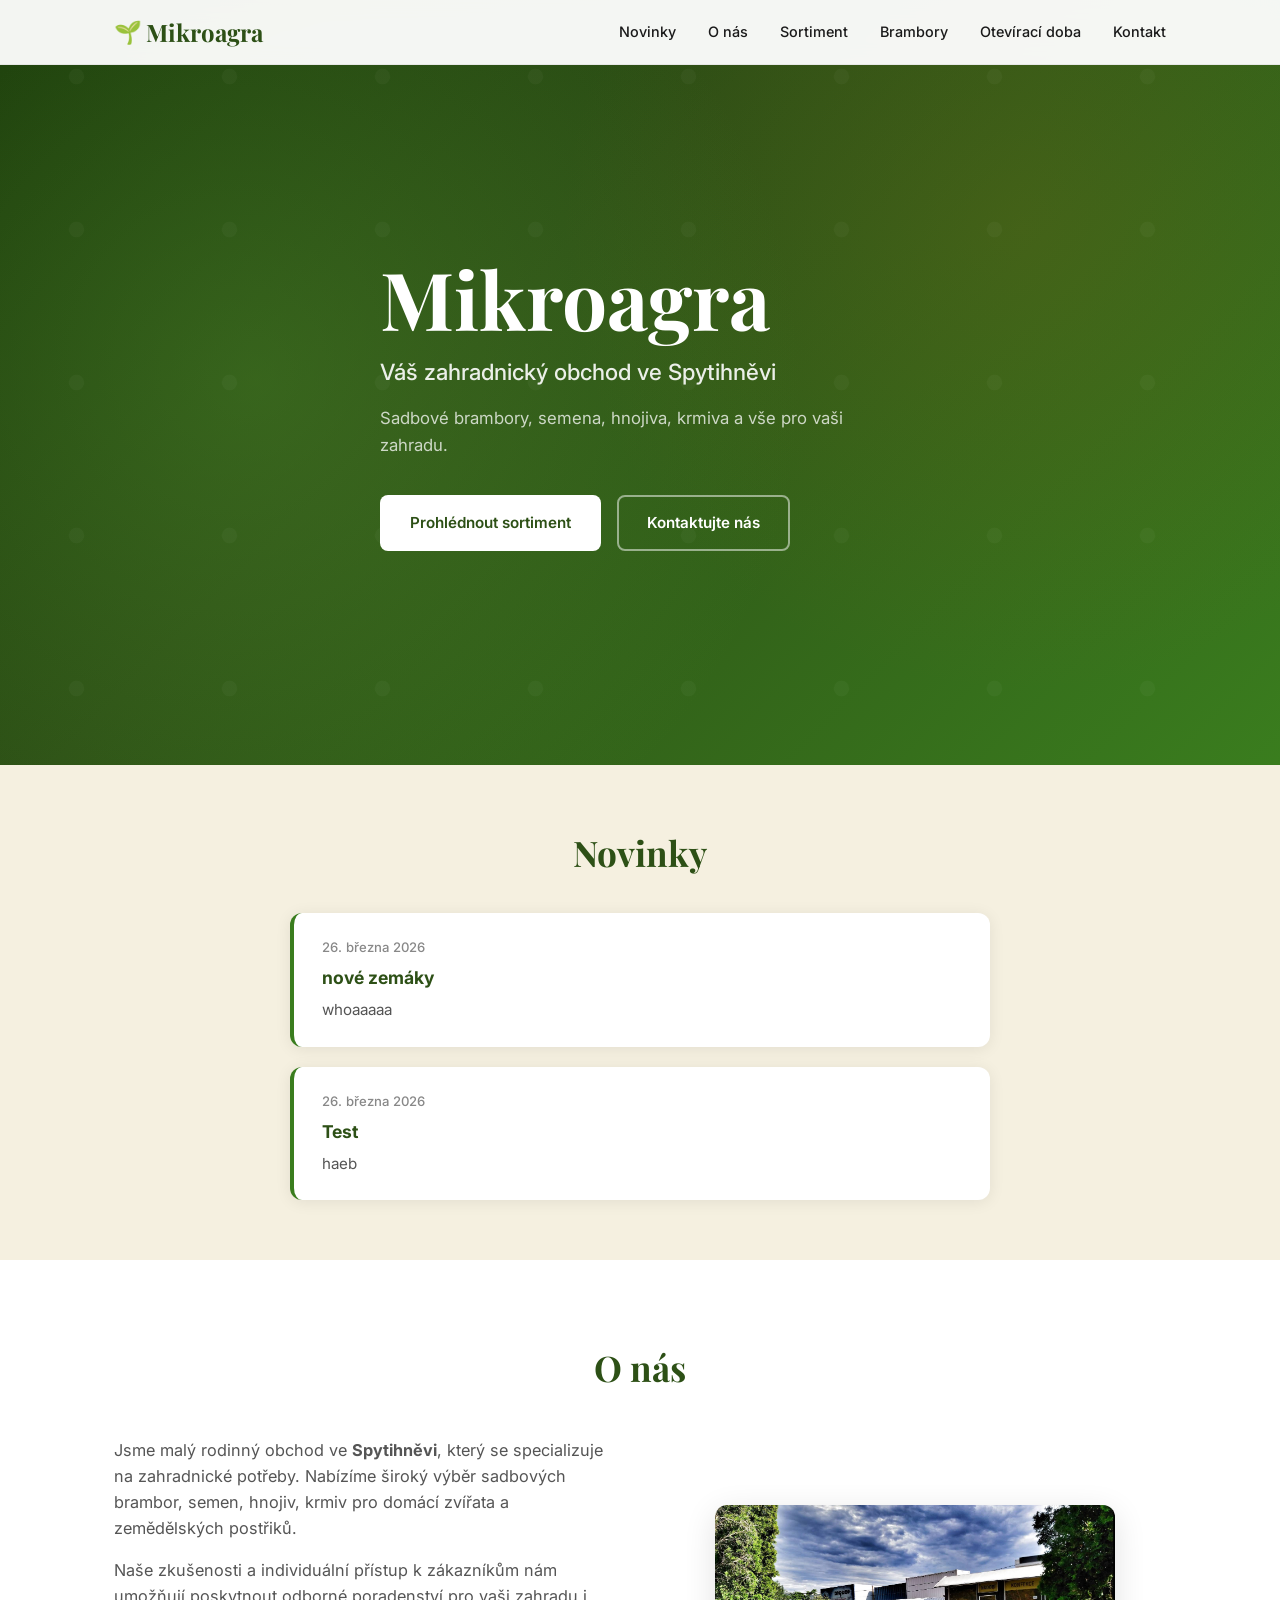
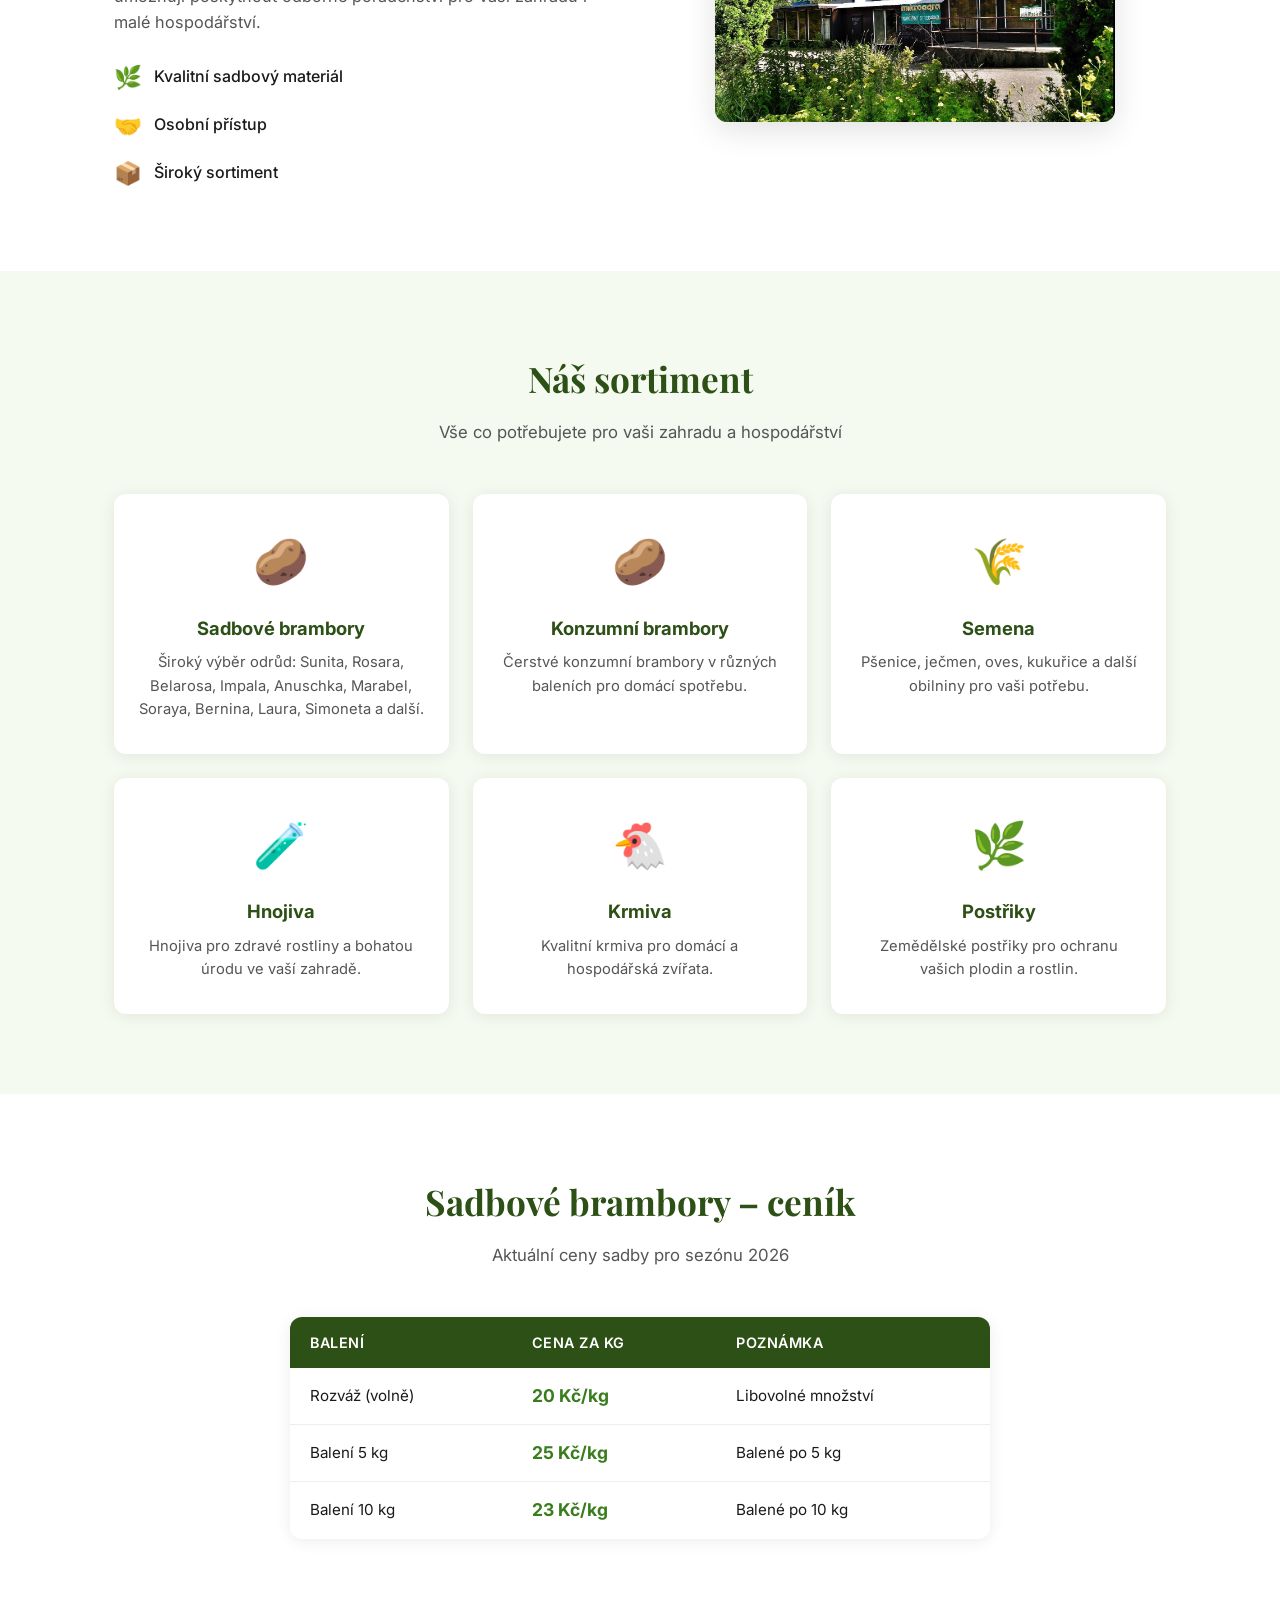
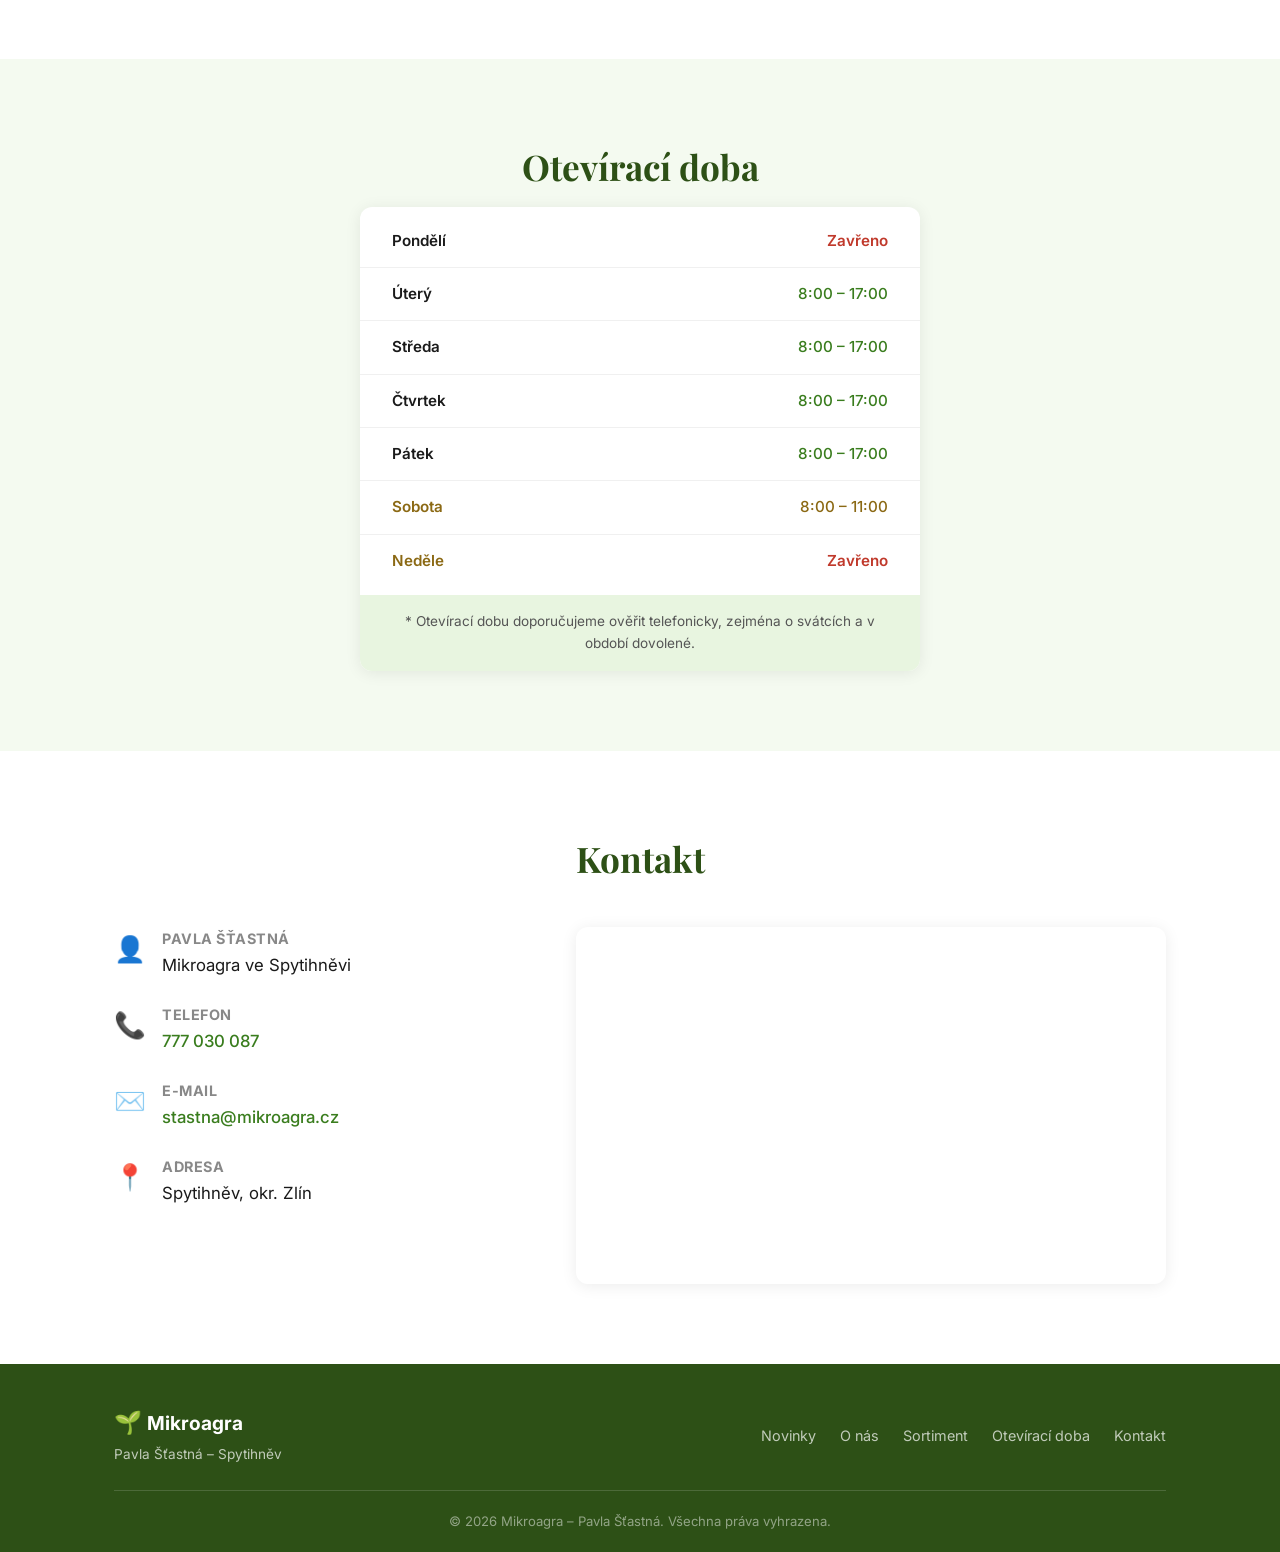
==== commit 8f0f81ec: "Ceník a odrůdy editovatelné z admin stránky - Odstraněna sekce odrůd z hlavní stránky - Ceník brambo" ====
--- a/index.html
+++ b/index.html
@@ -144,39 +144,8 @@
                         <th>Poznámka</th>
                     </tr>
                 </thead>
-                <tbody>
-                    <tr>
-                        <td>Rozváž (volně)</td>
-                        <td class="price">20 Kč/kg</td>
-                        <td>Libovolné množství</td>
-                    </tr>
-                    <tr>
-                        <td>Balení 5 kg</td>
-                        <td class="price">25 Kč/kg</td>
-                        <td>Balené po 5 kg</td>
-                    </tr>
-                    <tr>
-                        <td>Balení 10 kg</td>
-                        <td class="price">23 Kč/kg</td>
-                        <td>Balené po 10 kg</td>
-                    </tr>
-                </tbody>
+                <tbody id="cenikBody"></tbody>
             </table>
-        </div>
-        <div class="varieties">
-            <h3>Dostupné odrůdy</h3>
-            <div class="variety-tags">
-                <span class="tag">Sunita</span>
-                <span class="tag">Rosara</span>
-                <span class="tag">Belarosa</span>
-                <span class="tag">Impala</span>
-                <span class="tag">Anuschka</span>
-                <span class="tag">Marabel</span>
-                <span class="tag">Soraya</span>
-                <span class="tag">Bernina</span>
-                <span class="tag">Laura</span>
-                <span class="tag">Simoneta</span>
-            </div>
         </div>
     </div>
 </section>
--- a/style.css
+++ b/style.css
@@ -387,36 +387,6 @@
     font-size: 1.1rem !important;
 }
 
-.varieties {
-    text-align: center;
-}
-
-.varieties h3 {
-    font-size: 1.2rem;
-    margin-bottom: 16px;
-    color: var(--green-dark);
-}
-
-.variety-tags {
-    display: flex;
-    flex-wrap: wrap;
-    gap: 10px;
-    justify-content: center;
-}
-
-.tag {
-    background: var(--green-pale);
-    color: var(--green-dark);
-    padding: 8px 18px;
-    border-radius: 50px;
-    font-size: 0.9rem;
-    font-weight: 500;
-    transition: background 0.2s;
-}
-
-.tag:hover {
-    background: #d4edcc;
-}
 
 /* ===== Oteviraci doba ===== */
 .hours-card {
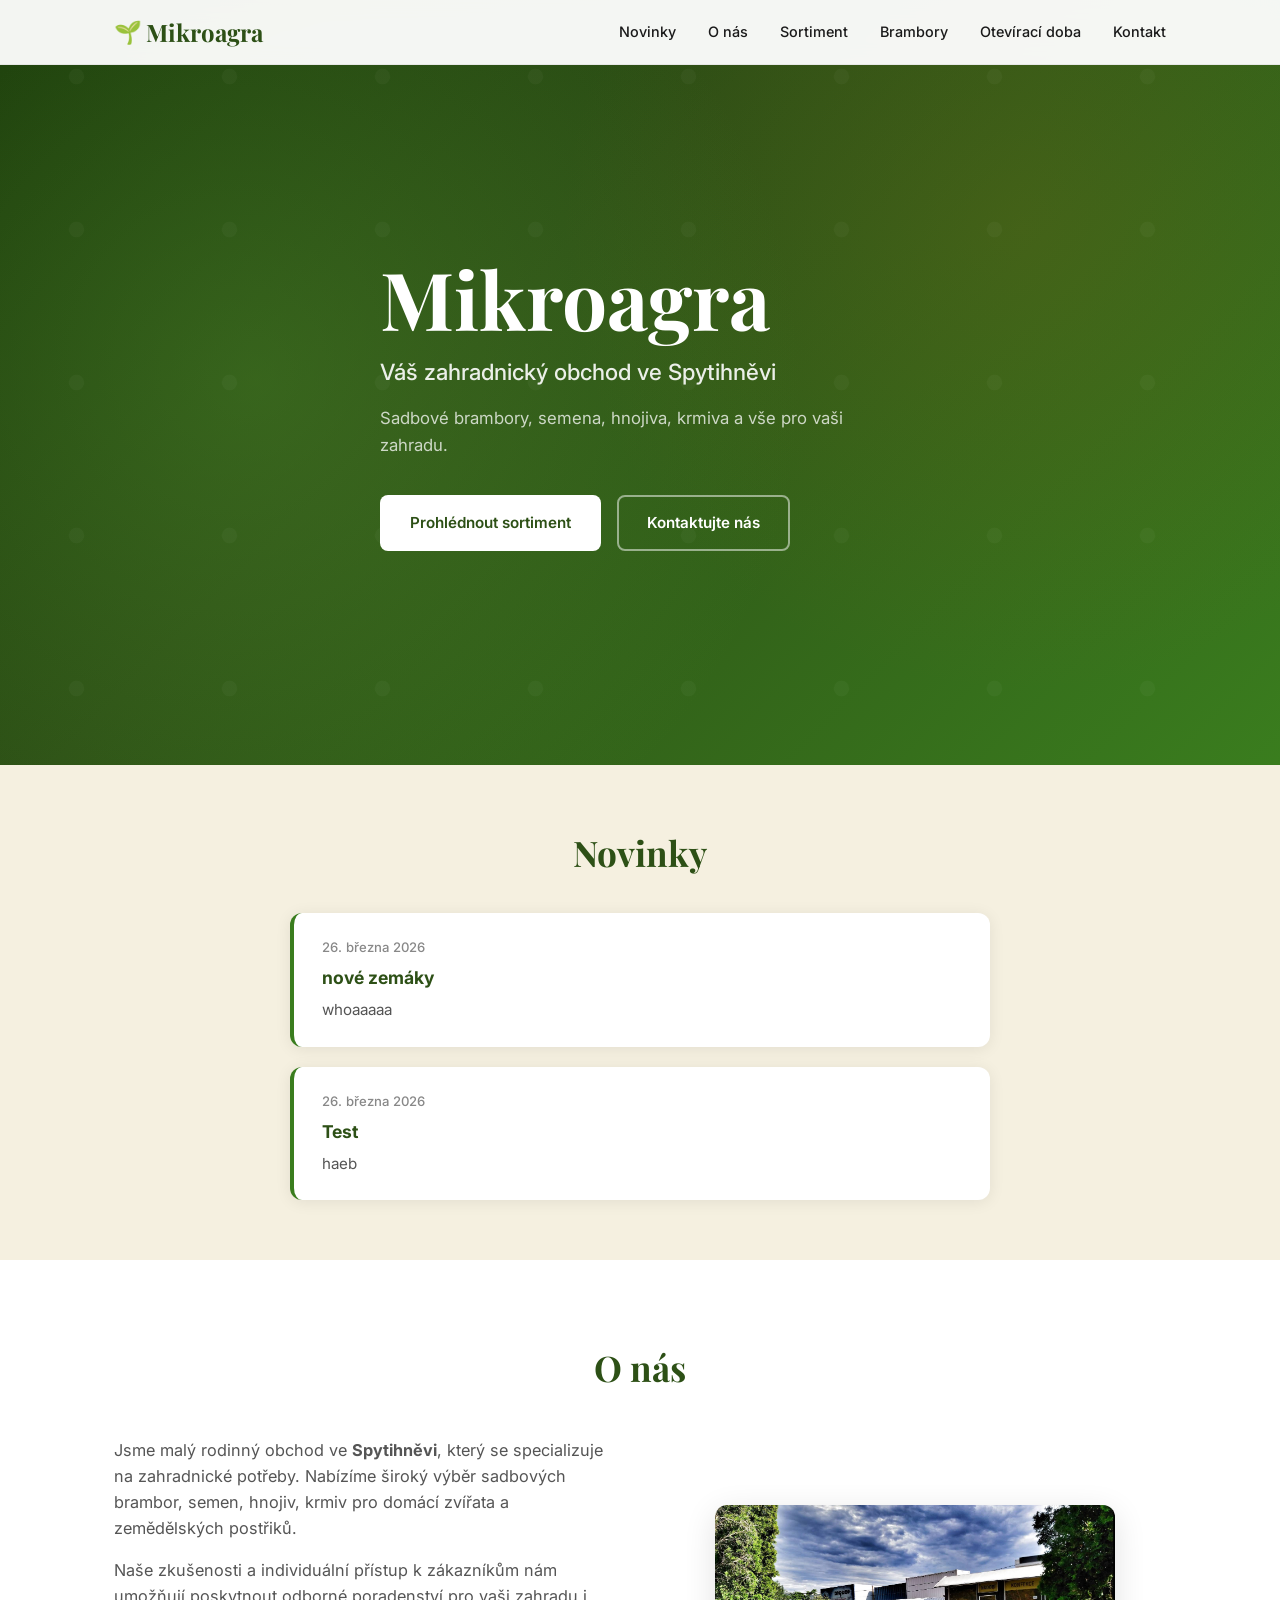
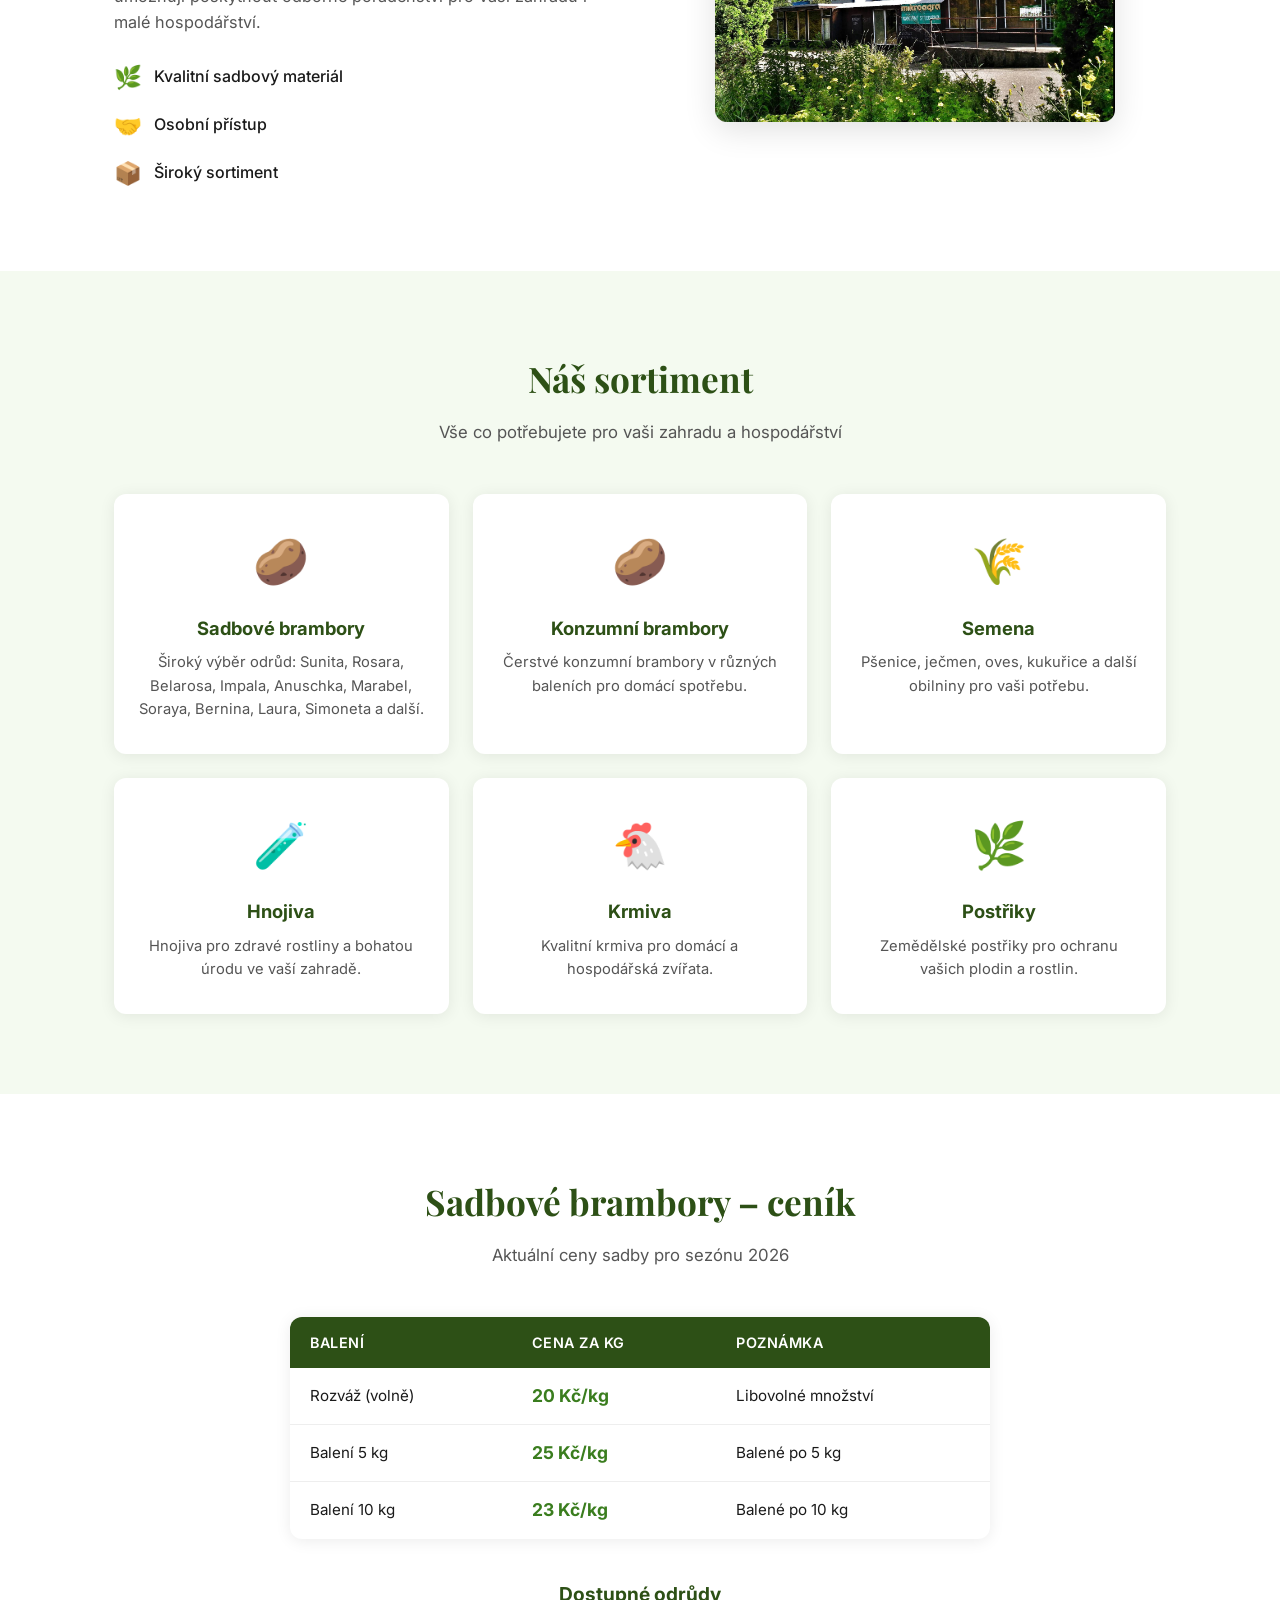
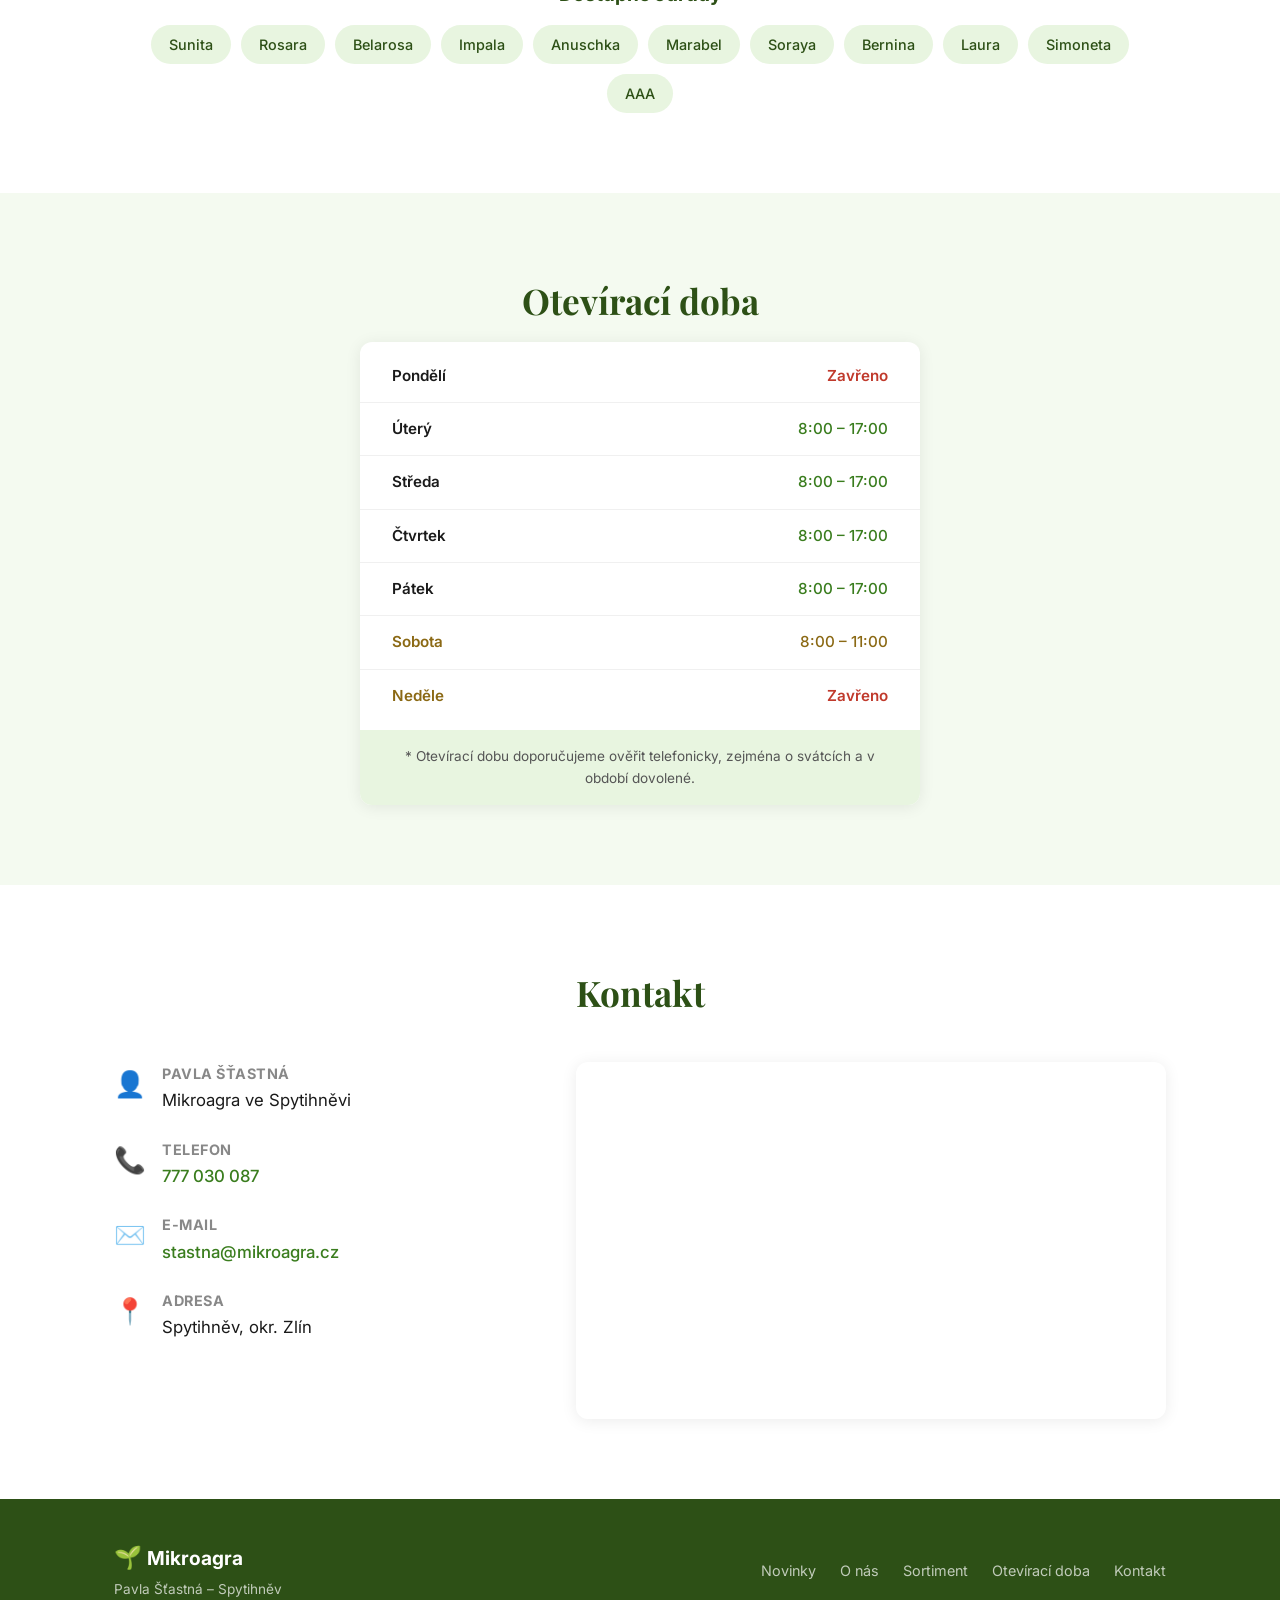
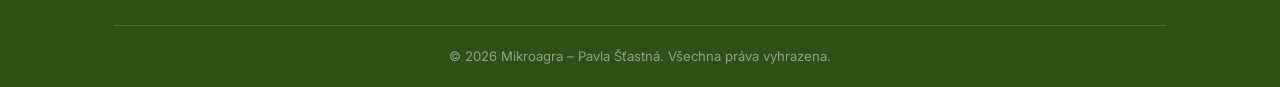
==== commit 423cd37f: "Odrůdy brambor zpět na hlavní stránce (dynamicky z data.json) Co-Authored-By: Claude Opus 4.6 <norep" ====
--- a/index.html
+++ b/index.html
@@ -147,6 +147,10 @@
                 <tbody id="cenikBody"></tbody>
             </table>
         </div>
+        <div class="varieties" id="odrudySection" style="display:none">
+            <h3>Dostupné odrůdy</h3>
+            <div class="variety-tags" id="odrudyTags"></div>
+        </div>
     </div>
 </section>
 
--- a/style.css
+++ b/style.css
@@ -387,6 +387,32 @@
     font-size: 1.1rem !important;
 }
 
+.varieties {
+    text-align: center;
+    margin-top: 40px;
+}
+
+.varieties h3 {
+    font-size: 1.2rem;
+    margin-bottom: 16px;
+    color: var(--green-dark);
+}
+
+.variety-tags {
+    display: flex;
+    flex-wrap: wrap;
+    gap: 10px;
+    justify-content: center;
+}
+
+.tag {
+    background: var(--green-pale);
+    color: var(--green-dark);
+    padding: 8px 18px;
+    border-radius: 50px;
+    font-size: 0.9rem;
+    font-weight: 500;
+}
 
 /* ===== Oteviraci doba ===== */
 .hours-card {
